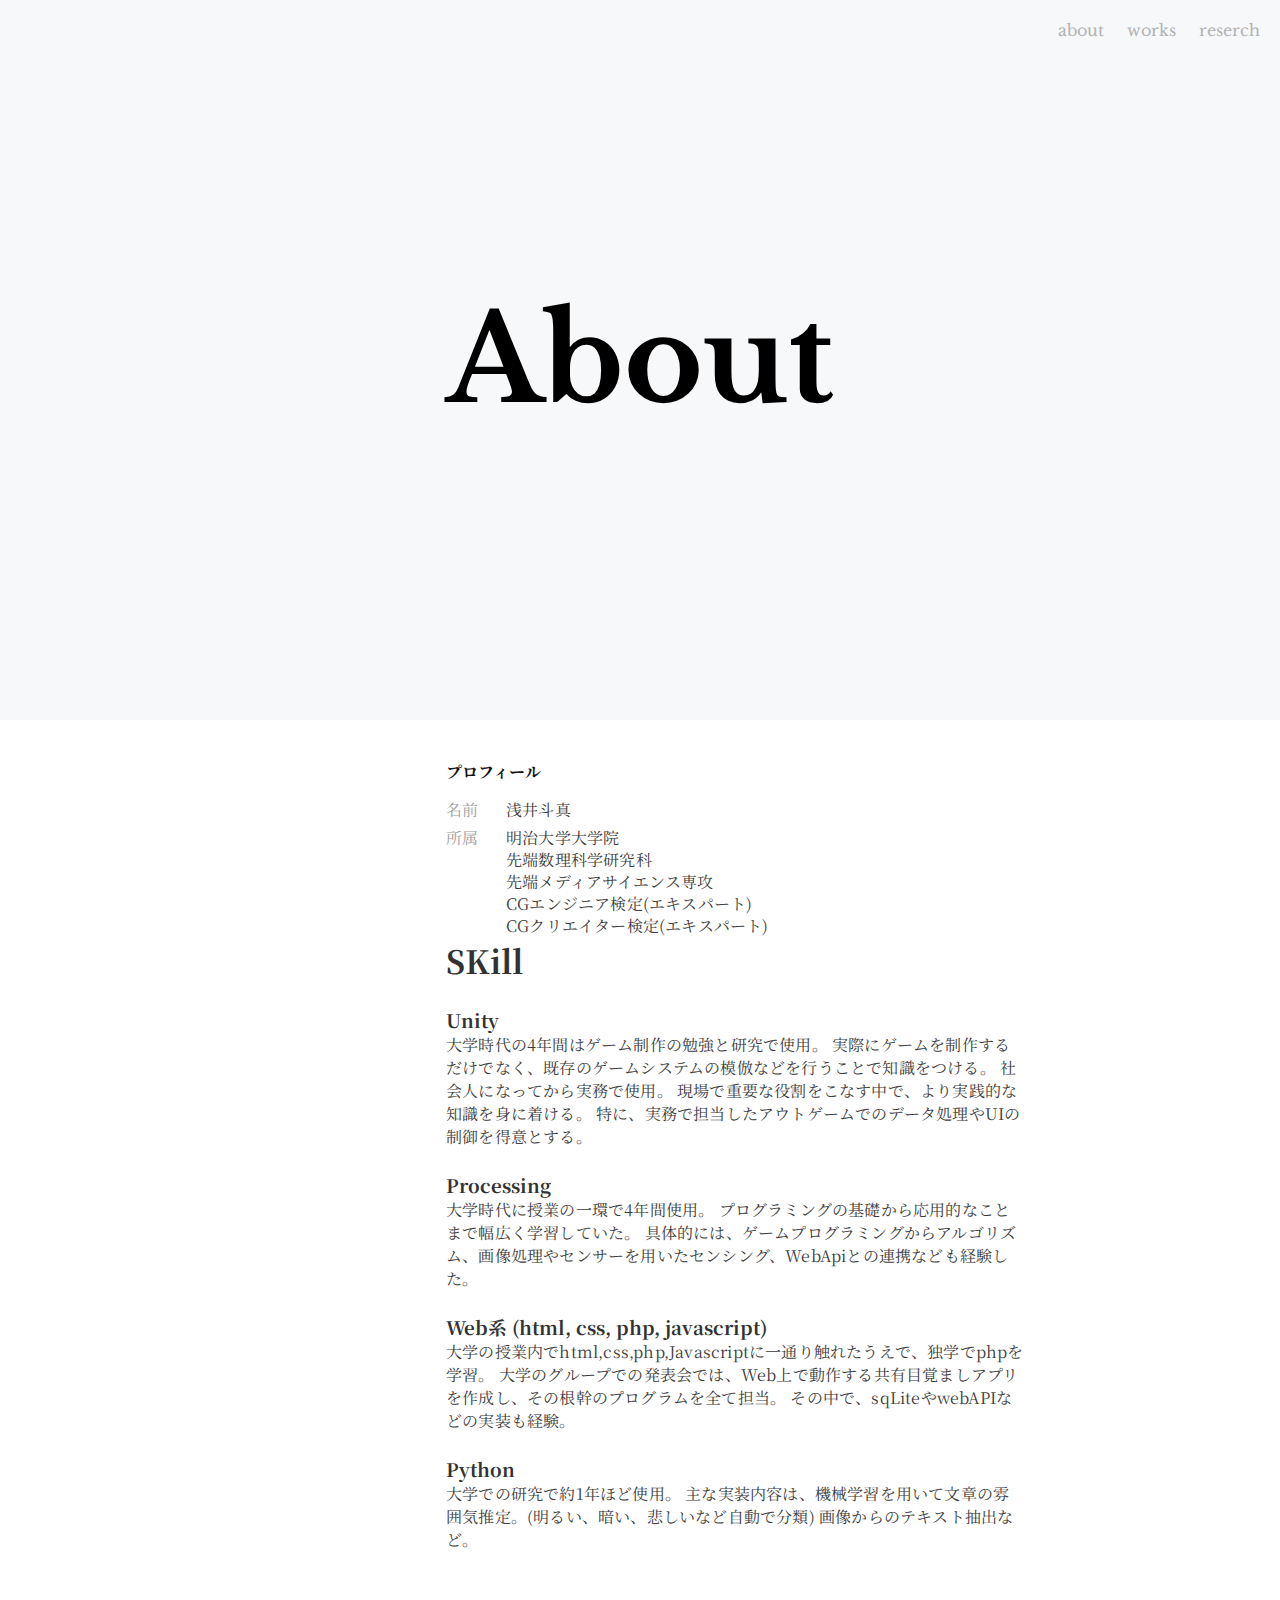
==== about.html @ d831c094 "first commit" ====
<!DOCTYPE html>
<html>

<head>
  <title>About/AsaiToma</title>
  <meta name="viewport" content="width=device-width, initial-scale=1.0">

  <!-- google font -->
  <link rel="preconnect" href="https://fonts.gstatic.com">
  <link href="https://fonts.googleapis.com/css2?family=Libre+Baskerville&family=Noto+Serif+JP&display=swap" rel="stylesheet">

  <!-- css -->
  <link rel="stylesheet" href="./about.css">

  <!-- jQuery -->
  <script type="text/javascript" src="https://code.jquery.com/jquery-3.4.1.min.js"></script>
</head>

<header>
  <div class="header-right">
    <a href="./about.html">about</a>
    <a href="./index.html">works</a>
    <a href="./research.html">reserch</a>
  </div>
</header>

<body>
    <div id="loading"></div>

    <div class="top-wrapper">
      <h1 id="about-text">About</h1>
    </div>

    <div class="main-wrapper">
      <div class="contents-wrapper">
        <div class="profile-wrapper">
          <h2>プロフィール</h2>
          <div class="profile-subjects">
            <p class="subject"><span>名前</span></p>
            <p class="subject"><span>所属</span></p>
            <p><br></p>
            <p><br></p>
            <p><br></p>
          </div>

          <div class="profile-contents">
            <p class="subject">浅井斗真</p>
            <p>明治大学大学院</p>
            <p>先端数理科学研究科</p>
            <p>先端メディアサイエンス専攻</p>
            <p>CGエンジニア検定(エキスパート)</p>
            <p>CGクリエイター検定(エキスパート)</p>
          </div>
        </div>

        <div class="paragraph-container">
          <h1>SKill</h1>
          <p><br></p>
          <h3>Unity</h3>
          <p>
          大学時代の4年間はゲーム制作の勉強と研究で使用。
          実際にゲームを制作するだけでなく、既存のゲームシステムの模倣などを行うことで知識をつける。
          社会人になってから実務で使用。
          現場で重要な役割をこなす中で、より実践的な知識を身に着ける。
          特に、実務で担当したアウトゲームでのデータ処理やUIの制御を得意とする。
          </p>

          <p><br></p>
          <h3>Processing</h3>
          <p>
          大学時代に授業の一環で4年間使用。
          プログラミングの基礎から応用的なことまで幅広く学習していた。
          具体的には、ゲームプログラミングからアルゴリズム、画像処理やセンサーを用いたセンシング、WebApiとの連携なども経験した。
          </p>

          <p><br></p>
          <h3>Web系 (html, css, php, javascript)</h3>
          <p>
          大学の授業内でhtml,css,php,Javascriptに一通り触れたうえで、独学でphpを学習。
          大学のグループでの発表会では、Web上で動作する共有目覚ましアプリを作成し、その根幹のプログラムを全て担当。
          その中で、sqLiteやwebAPIなどの実装も経験。
          </p>

          <p><br></p>
          <h3>Python</h3>
          <p>
          大学での研究で約1年ほど使用。
          主な実装内容は、機械学習を用いて文章の雰囲気推定。(明るい、暗い、悲しいなど自動で分類)
          画像からのテキスト抽出など。
          </p>

        </div>
      </div>
    </div>
  </body>

  <footer>
    <p>© 2023 Toma Asai</p>
  </footer>

  <script type="text/javascript">
    // トップのAboutの文字と，プロフィールなどの文字列を左揃えするためのスクリプト．あとページ遷移も．
  window.onload=function(){
    document.getElementById('loading').classList.add('loaded');
  }
    $(function() {
      const $topWidth = $('.top-wrapper').width();
      const $aboutWidth = $('#about-text').width();
      const marginLeft=$topWidth/2.0-$aboutWidth/2.0;
      $('.contents-wrapper').css('margin-left',marginLeft);

      $(window).resize(function() {
        const $topWidth = $('.top-wrapper').width();
        const $aboutWidth = $('#about-text').width();
        const marginLeft=$topWidth/2.0-$aboutWidth/2.0;
        $('.contents-wrapper').css('margin-left',marginLeft);
      });
    });
  </script>
</html>
---- about.css ----
/* about.htmlのCSS */
* {
  box-sizing: border-box;
  margin:0;
  padding:0;
}

body,div {
  margin: 0;
  font-family: 'Noto Serif JP', serif;
}

html{
  font-size:62.5%;
}
@media(max-width:670px){
  html{
    font-size:58%;
  }
}

a {
  text-decoration: none;
}

p{
  letter-spacing: 0.02rem;
}

.container {
  width: 100%;
  margin: 0 auto;
}

/* -------------------------ヘッダー------------------------- */
header {
  height: 65px;
  width: 100%;
  background-color: rgba(246, 248, 250);
  padding:20px;
  position :fixed;
  top: 0;
  z-index: 10;
  font-size: 16px;
}

.header-right{
  font-family: 'Libre Baskerville', serif;
  float:right;
}

.header-right a{
  color:rgb(180,180,180);
  margin-left:18px;
}

.header-right a:hover{
  color:rgb(200,0,0);
}


/* -------------------------トップ------------------------- */
.top-wrapper {
  height:80vh;
  /* background-image: url(https://prog-8.com/images/html/advanced/top.png); */
  /* background-size: cover; */
  background-color: rgba(246, 248, 250);
  font-size:6.0rem;
  position: relative;
}
@media(max-width:1000px){
  .top-wrapper{
    height:60vh;
    font-size:4.0rem;
  }
}
@media(max-width:670px){
  .top-wrapper{
    height:40vh;
    font-size:3.0rem;
  }
}

.top-wrapper h1{
  position: absolute;
  font-family: 'Libre Baskerville', serif;
  color: black;
  text-align: center;
  top:50%;
  left:50%;
  transform:translateY(-50%) translateX(-50%);
}

/* -------------------------メイン------------------------- */
.main-wrapper{
  width:100%;
  /* margin:0 auto; */
  font-size:1.6rem;
  color:rgb(50,50,50);
  position:relative;
}

.contents-wrapper{
  margin-right: 20%;
}
@media(max-width:1000px){
  .contents-wrapper{
    margin-right:10%;
  }
}
@media(max-width:670px){
  .conntents-wrapper{
    margin-right:10%;
  }
}

.main-wrapper h2{
  font-size:1.6rem;
  margin-top:40px;
  margin-bottom:16px;
  font-weight:bold;
  color:rgb(20,20,20);
}

.profile-subjects{
  float: left;
}

.profile-contents{
  margin-left: 60px;
}

.profile-wrapper{
  overflow: hidden;
}

.profile-wrapper span{
  color:rgb(160,160,160);
}

.profile-wrapper p{
  line-height:22px;
  color:rgb(60,60,60);
}

.subject{
  margin-bottom: 6px;
}

.paragraph-container{
  margin-bottom:50px;
}

.paragraph-container p{
  color:rgb(60,60,60);
}

/* -------------------------フッター------------------------- */
footer{
  width:100%;
  background-color:rgba(90,90,90);
  height:30px;
  text-align: center;
  color:rgb(180,180,180);
  font-size:1.2rem;
}

footer p{
  font-family: 'Libre Baskerville', serif;
  transform:translateY(50%);
  /* top:50%; */
}

/* -------------------------ページ遷移------------------------- */
#loading{
  width:100vw;
  height:100vh;
  transition: all 1s;
  background-color:rgb(246,248,250);
  position:fixed;
  top:0;
  left:0;
  z-index:10;
}

.loaded{
  opacity:0;
  visibility:hidden;
}
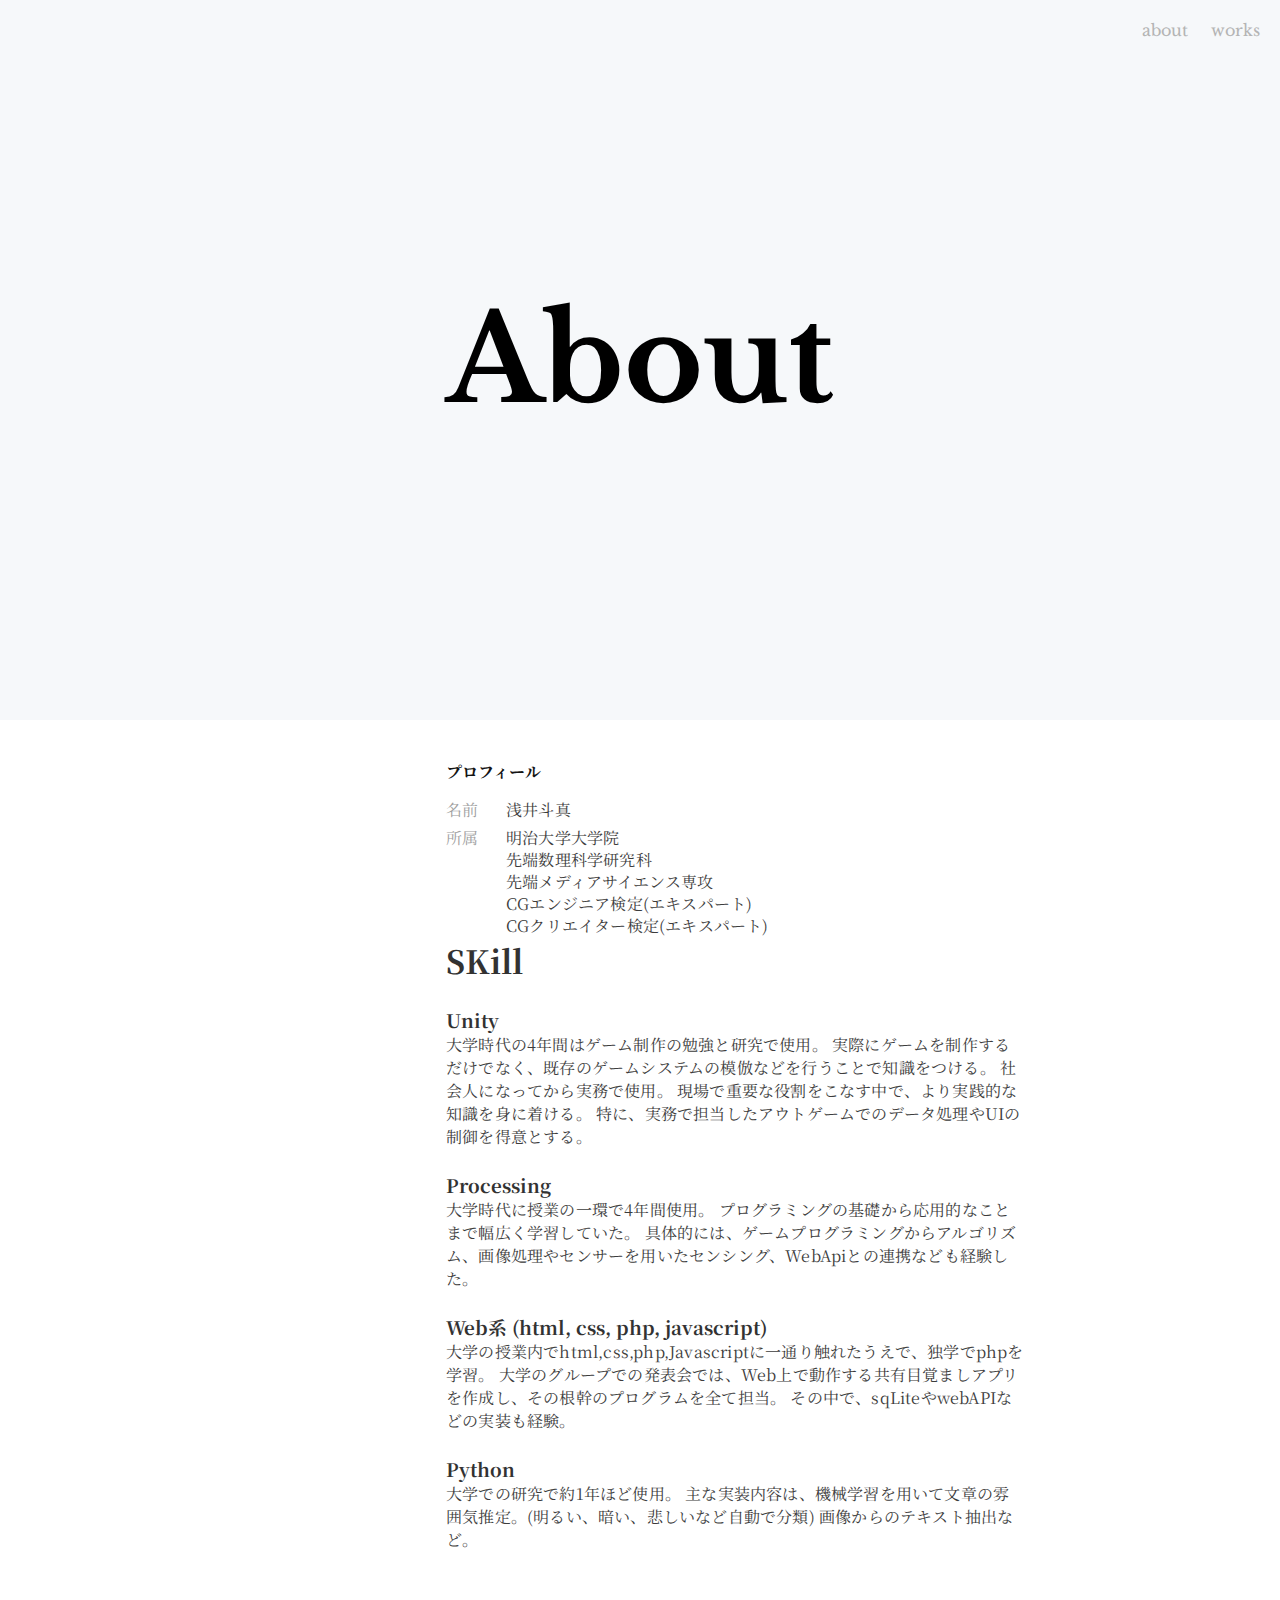
==== commit a4687dc5: "データの上げなおし" ====
--- a/about.html
+++ b/about.html
@@ -20,7 +20,6 @@
   <div class="header-right">
     <a href="./about.html">about</a>
     <a href="./index.html">works</a>
-    <a href="./research.html">reserch</a>
   </div>
 </header>
 
